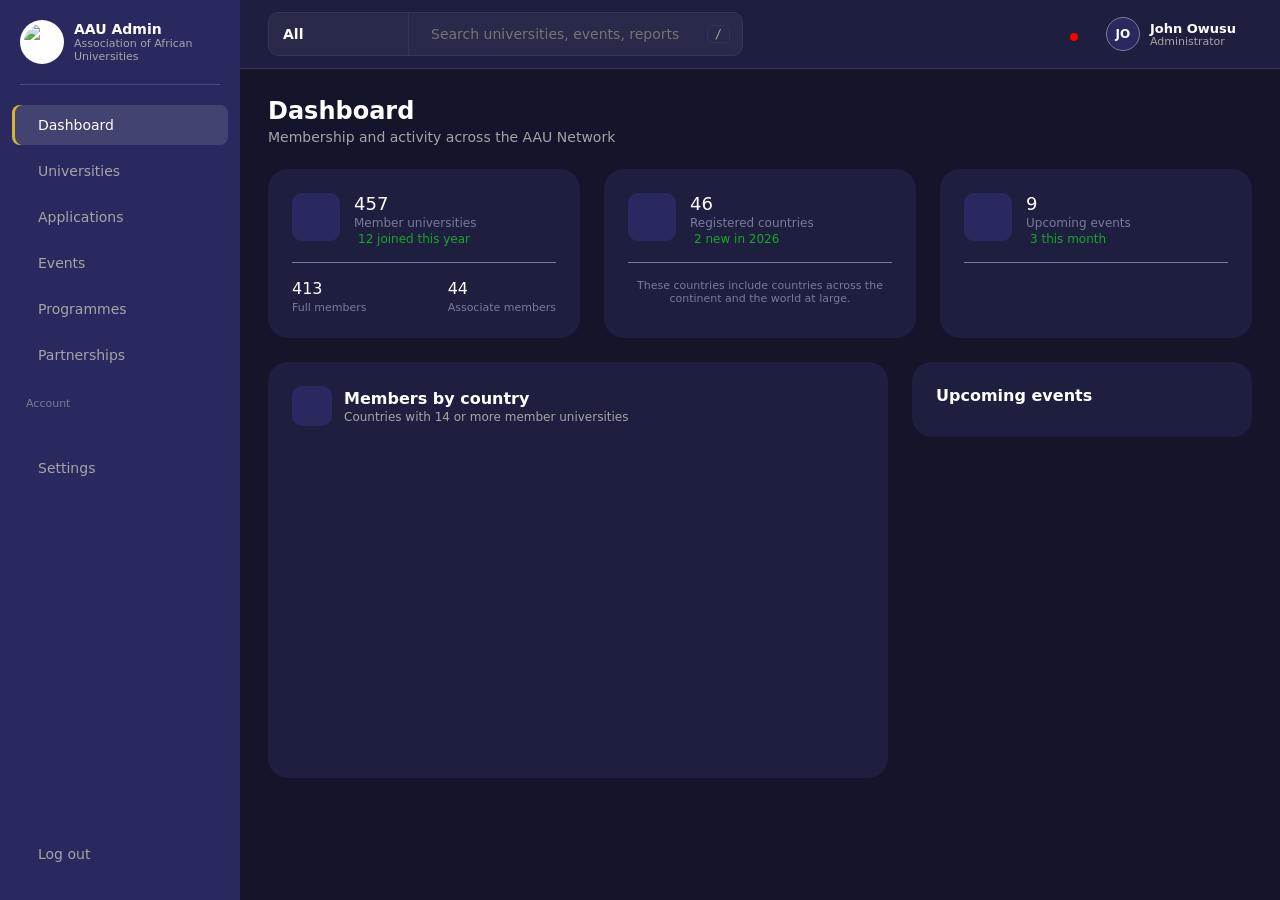
==== index.html @ 975a4318 "initial commit" ====
<!DOCTYPE html>
<html lang="en">
<head>
  <meta charset="UTF-8">
  <meta name="viewport" content="width=device-width, initial-scale=1.0">
  <title>AAU Admin Dashboard</title>
  <link rel="stylesheet" href="css/styles.css">
</head>
<body>
  <div class="app">

    <aside class="sidebar" id="sidebar">
      <div class="brand">
        <img src="assets/AAU.png" alt="AAU logo" class="brand-logo">
        <div>
          <strong>AAU Admin</strong>
          <span>Association of African Universities</span>
        </div>
      </div>

      <nav class="nav">
        <a href="index.html" class="active"><i data-lucide="home"></i>Dashboard</a>
        <a href="universities.html"><i data-lucide="university"></i>Universities</a>
        <a href="applications.html"><i data-lucide="clipboard-list"></i>Applications</a>
        <a href="events.html"><i data-lucide="calendar"></i>Events</a>
        <a href="#"><i data-lucide="graduation-cap"></i>Programmes</a>    
        <a href="#"><i data-lucide="handshake"></i>Partnerships</a>
         <p class="nav-label">Account</p>
        <a href="settings.html">
          
        <a href="#"><i data-lucide="settings"></i>Settings</a>
      </nav>


      <a href="#" class="logout"><i data-lucide="log-out"></i>Log out</a>
    </aside>

    <div class="main">

      <header class="topbar">
        <div class="topbar-left">
          <button class="menu-btn" id="menuBtn" type="button" aria-label="Open menu">
            <i data-lucide="menu"></i>
          </button>

          <div class="search" id="search">
            <label class="search-scope">
              <select id="searchScope" aria-label="Search in">
                <option>All</option>
                <option>Universities</option>
                <option>Events</option>
                <option>Reports</option>
              </select>
              <i data-lucide="chevron-down"></i>
            </label>

            <div class="search-field">
              <i data-lucide="search" class="search-icon"></i>
              <input id="searchInput" type="text" placeholder="Search universities, events, reports" autocomplete="off" aria-label="Search">
              <kbd>/</kbd>
              <button type="button" id="searchClear" class="search-clear" aria-label="Clear search">
                <i data-lucide="x"></i>
              </button>
            </div>

            <div class="search-results" id="searchResults" hidden></div>
          </div>
        </div>

        <div class="topbar-right">
          <div class="help-wrap" id="helpWrap">
  <button class="icon-btn" id="helpBtn" type="button"
          aria-label="Help and support" aria-haspopup="true"
          aria-expanded="false" aria-controls="helpMenu">
    <i data-lucide="help-circle"></i>
  </button>

  <div class="help-menu" id="helpMenu" role="menu">
    <p class="hm-title">Help &amp; Support</p>

    <a href="help.html" class="hm-item" role="menuitem">
      <span class="hm-icon"><i data-lucide="book-open"></i></span>
      <span class="hm-text"><strong>Help Centre</strong><small>Access guides and instructions for using the admin portal.</small></span>
    </a>

    <a href="faq.html" class="hm-item" role="menuitem">
      <span class="hm-icon"><i data-lucide="help-circle"></i></span>
      <span class="hm-text"><strong>Frequently Asked Questions</strong><small>View answers to common administrator questions.</small></span>
    </a>

    <a href="guide.html" class="hm-item" role="menuitem">
      <span class="hm-icon"><i data-lucide="book-marked"></i></span>
      <span class="hm-text"><strong>Admin Guide</strong><small>View detailed instructions for managing the AAU Admin Portal.</small></span>
    </a>

    <a href="support.html" class="hm-item" role="menuitem">
      <span class="hm-icon"><i data-lucide="message-circle"></i></span>
      <span class="hm-text"><strong>Contact Support</strong><small>Contact the AAU ICT/support team for assistance.</small></span>
    </a>

    <div class="hm-sep"></div>

    <a href="about.html" class="hm-item hm-about" role="menuitem">
      <span class="hm-icon"><i data-lucide="info"></i></span>
      <span class="hm-text"><strong>About AAU Admin Portal</strong></span>
    </a>
  </div>
</div>
          <button class="icon-btn has-dot" type="button" aria-label="Notifications"><i data-lucide="bell"></i></button>

          <div class="profile-wrap" id="profileWrap">
            <button class="profile" id="profileBtn" type="button"
                    aria-haspopup="true" aria-expanded="false" aria-controls="profileMenu">
              <div class="avatar">JO</div>
              <div class="profile-text">
                <strong>John Owusu</strong>
                <span>Administrator</span>
              </div>
              <i data-lucide="chevron-down" class="chev"></i>
            </button>

            <div class="profile-menu" id="profileMenu" role="menu">
              <div class="pm-head">
                <div class="avatar avatar-lg">JO</div>
                <div class="pm-id">
                  <strong>John Owusu</strong>
                  <span>Administrator</span>
                  <small>john.owusu@aau.edu.gh</small>
                </div>
              </div>
              <a href="profile.html" class="pm-edit">Edit Profile</a>
              <div class="pm-list">
                <a href="profile.html" role="menuitem"><i data-lucide="user"></i>My profile</a>
                <a href="profile.html#security" role="menuitem"><i data-lucide="shield-check"></i>Security</a>
                <a href="profile.html#activity" role="menuitem"><i data-lucide="history"></i>Activity log</a>
              </div>
              <div class="pm-sep"></div>
              <a href="#" class="pm-logout" role="menuitem"><i data-lucide="log-out"></i>Log out</a>
            </div>
          </div>
        </div>
      </header>

      <main class="content">
        <h1>Dashboard</h1>
        <p class="subtitle">Membership and activity across the AAU Network</p>

        <section class="stats">
          <a class="stat-card" href="universities.html">
            <div class="stat-top">
              <div class="stat-icon"><i data-lucide="university"></i></div>
              <div class="stat-text">
                <strong>457</strong>
                <span>Member universities</span>
                <em><i data-lucide="trending-up"></i>12 joined this year</em>
              </div>
            </div>
            <hr>
            <div class="stat-split">
              <div><b>413</b><span>Full members</span></div>
              <div><b>44</b><span>Associate members</span></div>
            </div>
          </a>

          <a class="stat-card" href="universities.html">
            <div class="stat-top">
              <div class="stat-icon"><i data-lucide="globe"></i></div>
              <div class="stat-text">
                <strong>46</strong>
                <span>Registered countries</span>
                <em><i data-lucide="trending-up"></i>2 new in 2026</em>
              </div>
            </div>
            <hr>
            <p class="stat-note">These countries include countries across the continent and the world at large.</p>
          </a>

          <a class="stat-card" href="events.html">
            <div class="stat-top">
              <div class="stat-icon"><i data-lucide="calendar"></i></div>
              <div class="stat-text">
                <strong>9</strong>
                <span>Upcoming events</span>
                <em><i data-lucide="trending-up"></i>3 this month</em>
              </div>
            </div>
            <hr>
          </a>
        </section>

        <section class="dash-row">
          <a class="panel" href="universities.html">
            <div class="panel-head">
              <div class="stat-icon"><i data-lucide="university"></i></div>
              <div>
                <h2>Members by country</h2>
                <p>Countries with 14 or more member universities</p>
              </div>
            </div>
            <div class="bars" id="bars"></div>
          </a>

          <a class="panel" href="events.html">
            <h2 class="panel-title">Upcoming events</h2>
            <ul class="event-list" id="eventList"></ul>
          </a>
        </section>
      </main>

    </div>
  </div>

  <div class="scrim" id="scrim"></div>

  <script src="https://cdn.jsdelivr.net/npm/lucide@0.383.0/dist/umd/lucide.min.js"></script>
  <script src="js/app.js"></script>
</body>
</html>
---- css/styles.css ----
:root{
  --white: #fff;
  --gray: #787D97;
  --light-gray: #A5A5A5;
  --dark-gray: #D9D9D9;
  --primary: #29295F;
  --secondary: #5CC9FF;
  --tertiary: #1E1E3F;
  --quaternary: #14142B;
  --quinary: #18A72B;
  --senary: #17382D;
  --red: #FF0000;
  --black: #000;
  --mild-yellow: #3A3314;
  --golden: #D6B437;
  
   --navy: var(--primary);
  --bg: var(--quaternary);
  --card: var(--tertiary);
  --text: var(--white);
  --muted: var(--light-gray);
  --gold: var(--golden);
  --blue: var(--secondary);
  --border: #33335E;
}
 *{ box-sizing: border-box; }

body {
  margin: 0;
  background: var(--bg);
  color: var(--text);
  font-family: system-ui, sans-serif;
  font-size: 14px;
}

/* the whole page: sidebar on the left, everything else on the right */
.app {
  display: grid;
  grid-template-columns: 240px 1fr;
  min-height: 100vh;
}

/* sidebar */
.sidebar {
  background: var(--navy);
  padding: 20px 12px;
  display: flex;
  flex-direction: column;
}
.brand {
  display: flex;
  align-items: center;
  gap: 10px;
  margin: 0 8px 20px;                              /* line stops short of the sidebar edges, like Figma */
  padding: 0 0 20px;
  border-bottom: 1px solid rgba(255, 255, 255, .15);   /* the thin line */
}
.brand span { display: block; font-size: 11px; color: var(--muted); }
.brand-mark {
  width: 36px; height: 36px; border-radius: 50%;
  background: var(--gold); color: var(--navy);
  display: grid; place-items: center; font-weight: 700; font-size: 12px;
}
.nav { flex: 1; }

.nav a, .logout {
  display: flex;
  align-items: center;
  gap: 12px;
  padding: 12px 14px;       /* was 9px 12px: taller rows */
  margin-bottom: 6px;       /* was 2px: more space between rows */
  border-radius: 8px;
  color: var(--muted);
  text-decoration: none;
}
.nav a:hover { background: rgba(255,255,255,.08); color: #fff; }
.nav a.active {
  background: rgba(255,255,255,.12); color: #fff;
  box-shadow: inset 3px 0 0 var(--gold);
}
.nav a.active svg { color: var(--gold); }

/* right side: top bar + content */
.topbar {
  display: flex;
  align-items: center;
  justify-content: space-between;   /* search on the left, bell and name on the right */
  gap: 16px;
  padding: 12px 28px;
  background: var(--card);
  border-bottom: 1px solid var(--border);
}
.topbar-right {
  display: flex;
  align-items: center;
  gap: 12px;
}
.topbar-right svg {
  width: 22px;
  height: 22px;
  display: block;
}
.topbar-right span {
  line-height: 1;
}
.topbar-left { display: flex; align-items: center; gap: 12px; min-width: 0; flex: 1; }
.menu-btn { display: none; background: none; border: 0; cursor: pointer; color: var(--text); padding: 6px; border-radius: 8px; }
.scrim { display: none; }

@media (max-width: 900px) {
  .app { grid-template-columns: 1fr; }
  .sidebar {
    position: fixed; top: 0; left: 0; bottom: 0; width: 240px;
    overflow-y: auto; transform: translateX(-100%);
    transition: transform .2s ease; z-index: 40;
  }
  .sidebar.open { transform: translateX(0); }
  .scrim.show { display: block; position: fixed; inset: 0; background: rgba(0,0,0,.5); z-index: 30; }
  .menu-btn { display: block; }
  .search { width: 100%; }
}

@media (max-width: 520px) {
  .topbar-right span { display: none; }
}
.search {
  position: relative; display: flex; align-items: center;
  width: 475px; max-width: 100%; height: 44px;
  background: rgba(255,255,255,.05);
  border: 1px solid var(--border); border-radius: 10px;
}
.search:focus-within {
  border-color: var(--gold);
  box-shadow: 0 0 0 3px rgba(214,180,55,.25);
  background: rgba(255,255,255,.08);
}

/* "All" dropdown */
.search-scope {
  position: relative; display: flex; align-items: center; height: 100%;
  padding: 0 8px 0 14px; border-right: 1px solid var(--border);
}
.search-scope select {
  appearance: none; background: none; border: 0; outline: 0;
  color: var(--text); font: inherit; font-weight: 600;
  padding-right: 22px; cursor: pointer;
}
.search-scope select option { color: #000; }
.search-scope svg {
  position: absolute; right: 10px; width: 16px; height: 16px;
  color: var(--muted); pointer-events: none;
}

/* input area */
.search-field { flex: 1; display: flex; align-items: center; gap: 8px; padding: 0 12px; height: 100%; }
.search-icon { color: var(--muted); }
.search:focus-within .search-icon { color: var(--gold); }
.search-field input {
  flex: 1; min-width: 0; background: none; border: 0; outline: 0;
  color: var(--text); font: inherit;
}
.search-field kbd {
  border: 1px solid var(--border); border-radius: 5px;
  padding: 1px 7px; font-size: 12px; color: var(--muted);
}
.search:focus-within kbd, .search.has-text kbd { display: none; }
.search-clear {
  display: none; background: none; border: 0; cursor: pointer;
  color: var(--muted); padding: 4px; border-radius: 6px;
}
.search.has-text .search-clear { display: flex; }

/* results dropdown */
.search-results {
  position: absolute; top: calc(100% + 8px); left: 0; right: 0; z-index: 20;
  background: var(--card); border: 1px solid var(--border); border-radius: 12px;
  box-shadow: 0 12px 32px rgba(0,0,0,.45); overflow: hidden;
}
.search-results[hidden] { display: none; }
.sr-group {
  padding: 12px 16px 6px; font-size: 11px; letter-spacing: .06em;
  text-transform: uppercase; color: var(--muted);
}
.sr-item {
  display: flex; align-items: center; gap: 12px;
  padding: 8px 16px; color: var(--text); text-decoration: none;
}
.sr-item.active { background: rgba(255,255,255,.1); }
.sr-icon {
  width: 34px; height: 34px; border-radius: 8px; flex: none;
  background: rgba(255,255,255,.08); display: grid; place-items: center; color: var(--gold);
}
.sr-icon svg { width: 18px; height: 18px; }
.sr-title { flex: 1; font-weight: 500; }
.sr-meta { color: var(--muted); font-size: 13px; }
.sr-empty { padding: 18px 16px; color: var(--muted); }
.sr-foot {
  display: flex; gap: 16px; padding: 10px 16px;
  border-top: 1px solid var(--border); font-size: 12px; color: var(--muted);
}

.content { padding: 28px; }
h1 { margin: 0 0 20px; font-size: 24px; }

/* Lucide icons */
svg.lucide { width: 20px; height: 20px; }

.brand-logo {
  width: 44px;
  height: 44px;
  border-radius: 50%;
  background: #fff;
  object-fit: contain;
  padding: 4px;
  flex: none;
}
h1 {
  margin: 0 0 4px;        /* space under "Dashboard": smaller number = tighter */
  font-size: 24px;
}

.subtitle {
  margin: 0 0 24px;       /* no gap above, 24px below before the cards */
  font-weight: 400;       /* normal weight instead of bold */
  font-size: 14px;
  color: var(--light-gray);
}
/* ===== Dashboard page ===== */
.content h1 { margin: 0 0 4px; font-size: 24px; }
.subtitle { margin: 0 0 24px; font-size: 14px; font-weight: 400; color: var(--light-gray); }

/* stat cards */
.stats {
  display: grid;
  grid-template-columns: repeat(auto-fit, minmax(260px, 1fr));
  gap: 24px;
  margin-bottom: 24px;
}
.stat-card {
  background: var(--tertiary);
  border-radius: 20px;
  padding: 24px;
  display: flex; flex-direction: column; gap: 16px;
}
.stat-top { display: flex; gap: 14px; align-items: flex-start; }
.stat-icon {
  width: 48px; height: 48px; border-radius: 10px; flex: none;
  background: var(--primary);
  display: grid; place-items: center;
}
.stat-text { display: flex; flex-direction: column; gap: 2px; }
.stat-text strong { font-size: 18px; font-weight: 500; }
.stat-text span { font-size: 12px; color: var(--gray); }
.stat-text em {
  display: flex; align-items: center; gap: 4px;
  font-style: normal; font-size: 12px; color: var(--quinary);
}
.stat-text em svg { width: 14px; height: 14px; }
.stat-card hr { border: 0; border-top: 1px solid var(--gray); width: 100%; margin: 0; }
.stat-split { display: flex; justify-content: space-between; }
.stat-split b { display: block; font-size: 16px; font-weight: 500; }
.stat-split span { font-size: 11px; color: var(--gray); }
.stat-note { margin: 0; font-size: 11px; color: var(--gray); text-align: center; }

/* chart + events row */
.dash-row {
  display: grid;
  grid-template-columns: 1fr 340px;
  gap: 24px;
  align-items: start;
}
.panel { background: var(--tertiary); border-radius: 20px; padding: 24px; min-width: 0; }
.panel-head { display: flex; align-items: center; gap: 12px; margin-bottom: 28px; }
.panel-head .stat-icon { width: 40px; height: 40px; }
.panel-head h2 { margin: 0; font-size: 16px; font-weight: 600; }
.panel-head p { margin: 2px 0 0; font-size: 12px; color: var(--light-gray); }
.panel-title { margin: 0 0 8px; font-size: 16px; font-weight: 600; }

/* bar chart */
.bars { display: flex; align-items: flex-end; gap: 20px; height: 300px; overflow-x: auto; }
.bar-col {
  flex: 1; min-width: 52px;
  display: flex; flex-direction: column; align-items: center;
  justify-content: flex-end; gap: 10px;
}
.bar { width: 100%; max-width: 44px; border-radius: 10px 10px 0 0; background: #159FE3; }
.bar.top { background: var(--primary); }
.bar-col span { font-size: 12px; white-space: nowrap; }

/* events list */
.event-list { list-style: none; margin: 0; padding: 0; }
.event {
  display: flex; gap: 12px; align-items: center;
  padding: 14px 0; border-bottom: 1px solid rgba(255,255,255,.15);
}
.event:last-child { border-bottom: 0; }
.event-date {
  width: 52px; flex: none; text-align: center; line-height: 1.15;
  background: var(--primary); border-radius: 10px; padding: 6px 0;
}
.event-date b { display: block; font-size: 14px; }
.event-date small { font-size: 12px; color: var(--light-gray); }
.event-info strong { display: block; font-size: 13px; font-weight: 600; }
.event-info span { display: flex; align-items: center; gap: 4px; font-size: 12px; color: var(--light-gray); }
.event-info svg { width: 13px; height: 13px; }

/* top bar right side */
.topbar-right { gap: 16px; }
.icon-btn {
  position: relative; display: grid; place-items: center;
  background: none; border: 0; cursor: pointer;
  color: var(--white); padding: 6px; border-radius: 8px;
}
.icon-btn:hover { background: rgba(255,255,255,.08); }
.icon-btn.has-dot::after {
  content: ""; position: absolute; top: 5px; right: 6px;
  width: 8px; height: 8px; border-radius: 50%; background: var(--red);
}
.profile { display: flex; align-items: center; gap: 10px; }
.avatar {
  width: 34px; height: 34px; border-radius: 50%;
  background: var(--primary); border: 1px solid var(--gray);
  display: grid; place-items: center; font-size: 12px; font-weight: 600;
}
.profile-text { display: flex; flex-direction: column; line-height: 1.2; }
.profile-text strong { font-size: 13px; }
.profile-text span { font-size: 11px; color: var(--light-gray); }

/* responsive */
@media (max-width: 1100px) { .dash-row { grid-template-columns: 1fr; } }
@media (max-width: 520px)  { .profile-text, .profile > svg { display: none; } }
/* ===== Clickable cards + hover ===== */
a.stat-card, a.panel {
  color: inherit;
  text-decoration: none;
  cursor: pointer;
  transition: background-color 300ms ease-out;   /* the 300ms animation */
}
a.panel { display: block; }

a.stat-card:hover,
a.panel:hover {
  background-color: #343471;                     /* your hover colour */
}

a.stat-card:focus-visible,
a.panel:focus-visible {
  outline: 2px solid var(--golden);              /* keyboard users see where they are */
  outline-offset: 2px;
}

/* number above each bar */
.bar-value { font-size: 13px; font-weight: 600; color: var(--white); }

/* ===== Profile dropdown ===== */
.profile-wrap { position: relative; }

.profile {
  background: none; border: 0; color: inherit; font: inherit;
  text-align: left; cursor: pointer; padding: 4px 6px; border-radius: 10px;
}
.profile:hover { background: rgba(255, 255, 255, .06); }
.profile:focus-visible { outline: 2px solid var(--golden); outline-offset: 2px; }

.chev { transition: transform 220ms ease-out; }
.profile[aria-expanded="true"] .chev { transform: rotate(180deg); }   /* ⌄ becomes ⌃ */

.profile-menu {
  position: absolute;
  top: calc(100% + 10px);
  right: 0;                                  /* lines up with the profile area */
  width: 300px;
  max-width: calc(100vw - 24px);
  background: #fff;
  color: #14142B;
  border-radius: 14px;
  padding: 16px;
  box-shadow: 0 12px 32px rgba(0, 0, 0, .35);
  z-index: 60;

  opacity: 0;                                /* closed state */
  visibility: hidden;
  transform: translateY(-8px);
  transition: opacity 220ms ease-out, transform 220ms ease-out, visibility 220ms;
}
.profile-wrap.open .profile-menu {           /* open state: fades in and moves down */
  opacity: 1;
  visibility: visible;
  transform: translateY(0);
}

.pm-head { display: flex; gap: 12px; align-items: center; margin-bottom: 14px; }
.avatar-lg { width: 48px; height: 48px; font-size: 15px; color: #fff; flex: none; }
.pm-id { display: flex; flex-direction: column; min-width: 0; }
.pm-id strong { font-size: 15px; }
.pm-id span { font-size: 12px; color: #787D97; }
.pm-id small { font-size: 12px; color: #787D97; overflow: hidden; text-overflow: ellipsis; }

.pm-edit {
  display: block; text-align: center; text-decoration: none;
  background: var(--primary); color: #fff;
  padding: 9px; border-radius: 8px; font-weight: 600; font-size: 13px;
}
.pm-edit:hover { background: #343471; }

.pm-list { margin-top: 10px; }
.pm-list a, .pm-logout {
  display: flex; align-items: center; gap: 10px;
  padding: 10px 12px; border-radius: 8px;
  color: #14142B; text-decoration: none; font-size: 14px;
}
.pm-list a:hover { background: #F1F1F6; }
.pm-list svg, .pm-logout svg { width: 18px; height: 18px; }

.pm-sep { height: 1px; background: #E5E5E5; margin: 8px 0; }

.pm-logout { color: #D64545; font-weight: 600; }        /* Log out stands out in red */
.pm-logout:hover { background: #FDECEC; }
/* ===== Profile page ===== */
.card {
  background: var(--tertiary);
  border-radius: 20px;
  padding: 24px;
  margin-bottom: 24px;
  max-width: 900px;
}
.card h3 { margin: 0 0 16px; font-size: 16px; }
.muted { color: var(--light-gray); }

.pcard { display: flex; align-items: center; gap: 20px; flex-wrap: wrap; }
.avatar-xl { width: 72px; height: 72px; font-size: 22px; flex: none; }
.pc-info { flex: 1; min-width: 180px; }
.pc-info h2 { margin: 0; font-size: 20px; }
.pc-info p { margin: 2px 0 0; font-size: 13px; color: var(--light-gray); }

.btn-main {
  background: var(--secondary); color: #14142B; border: 0;
  padding: 10px 18px; border-radius: 8px; font: inherit; font-weight: 600; cursor: pointer;
}
.btn-main:hover { filter: brightness(.92); }
.btn-line {
  background: none; color: var(--white); border: 1px solid var(--gray);
  padding: 8px 14px; border-radius: 8px; font: inherit; cursor: pointer;
}
.btn-line:hover { background: rgba(255,255,255,.08); }

.info-grid {
  display: grid; grid-template-columns: repeat(auto-fit, minmax(220px, 1fr));
  gap: 18px 24px; margin: 0;
}
.info-grid dt { font-size: 12px; color: var(--gray); margin-bottom: 4px; }
.info-grid dd { margin: 0; font-size: 14px; }

.sec-row {
  display: flex; justify-content: space-between; align-items: center; gap: 16px; flex-wrap: wrap;
  padding: 14px 0; border-top: 1px solid rgba(255,255,255,.12);
}
.sec-row:first-of-type { border-top: 0; padding-top: 0; }
.sec-row strong { display: block; font-size: 14px; }
.sec-row span { font-size: 13px; color: var(--light-gray); }
.sec-row .ok { color: var(--quinary); }

.day { margin: 14px 0 6px; font-size: 12px; color: var(--gray); text-transform: uppercase; letter-spacing: .06em; }
.act { list-style: none; margin: 0; padding: 0; }
.act li { display: flex; align-items: center; gap: 10px; padding: 6px 0; font-size: 14px; }
.act svg { width: 18px; height: 18px; color: var(--quinary); }
.act-link { display: inline-block; margin-top: 14px; color: var(--secondary); text-decoration: none; font-size: 14px; }

/* ===== Help dropdown ===== */
.help-wrap { position: relative; }

.icon-btn[aria-expanded="true"] { background: rgba(255, 255, 255, .14); }   /* active background while open */

.help-menu {
  position: absolute;
  top: calc(100% + 12px);
  right: 0;                                   /* lines up under the icon */
  width: 340px;
  max-width: calc(100vw - 24px);
  background: #fff;
  color: #14142B;
  border-radius: 14px;
  padding: 10px;
  box-shadow: 0 12px 32px rgba(0, 0, 0, .35);
  z-index: 60;

  opacity: 0;                                 /* closed state */
  visibility: hidden;
  transform: translateY(-8px);
  transition: opacity 220ms ease-out, transform 220ms ease-out, visibility 220ms;
}
.help-wrap.open .help-menu {                  /* open state: fades in, moves down 8px */
  opacity: 1;
  visibility: visible;
  transform: translateY(0);
}

/* small pointer under the icon */
.help-menu::before {
  content: "";
  position: absolute; top: -6px; right: 14px;
  width: 12px; height: 12px; background: #fff;
  transform: rotate(45deg); border-radius: 2px;
}

.hm-title {
  margin: 4px 10px 8px;
  font-size: 12px; font-weight: 600; letter-spacing: .06em;
  text-transform: uppercase; color: #787D97;
}

.hm-item {
  display: flex; align-items: flex-start; gap: 12px;
  padding: 10px; border-radius: 10px;
  color: inherit; text-decoration: none;
  transition: background-color 150ms ease-out;
}
.hm-item:hover  { background: #F1F1F6; }                 /* hover */
.hm-item:active { background: #E4E6F1; transform: scale(.99); }   /* click */
.hm-item:focus-visible { outline: 2px solid var(--golden); outline-offset: -2px; }

.hm-icon {
  width: 36px; height: 36px; flex: none; border-radius: 8px;
  background: #F1F1F6; color: var(--primary);
  display: grid; place-items: center;
}
.hm-icon svg { width: 18px; height: 18px; }
.hm-item:hover .hm-icon { background: #fff; }

.hm-text { display: flex; flex-direction: column; min-width: 0; }
.hm-text strong { font-size: 14px; font-weight: 600; }
.hm-text small  { font-size: 12px; line-height: 1.35; color: #787D97; margin-top: 2px; }

.hm-sep { height: 1px; background: #E5E5E5; margin: 8px 6px; }
.hm-about { align-items: center; }

/* on phones the menu spans the screen width so it can't go off the edge */
@media (max-width: 520px) {
  .help-menu { position: fixed; top: 68px; left: 12px; right: 12px; width: auto; }
  .help-menu::before { display: none; }
}

/* ===== Scrollable university list ===== */
.table-wrap {
  max-height: 60vh;
  overflow-y: auto;
  overflow-x: auto;
}

.uni-table { border-collapse: separate; border-spacing: 0; }

.uni-table thead th {
  position: sticky;
  top: 0;
  z-index: 1;
  background: var(--tertiary);
}

/* ===== Universities page ===== */
.uni-stats {
  display: grid;
  grid-template-columns: repeat(4, 1fr);
  gap: 24px;
  margin-bottom: 32px;
}
.uni-stat {
  display: flex;
  align-items: center;
  gap: 14px;
  padding: 24px;
  background: var(--tertiary);
  border-radius: 24px;
  transition: background-color 300ms ease-out;
}
.uni-stat:hover { background-color: #343471; }
.uni-stat strong { display: block; font-size: 16px; font-weight: 500; }
.uni-stat span   { display: block; font-size: 11px; color: var(--gray); }

.uni-card {
  background: var(--tertiary);
  border-radius: 24px;
  padding: 24px;
}
.uni-search {
  display: flex;
  align-items: center;
  gap: 10px;
  width: 380px;
  max-width: 100%;
  height: 44px;
  margin-bottom: 16px;
  padding: 0 16px;
  background: var(--quaternary);
  border-radius: 10px;
  color: var(--white);
}
.uni-search:focus-within { box-shadow: 0 0 0 2px var(--golden); }
.uni-search input {
  flex: 1;
  min-width: 0;
  background: none;
  border: 0;
  outline: 0;
  color: var(--white);
  font: inherit;
  font-weight: 600;
}
.uni-search input::placeholder { color: var(--white); opacity: 1; }
.uni-count { margin: 0 0 12px; font-size: 12px; color: var(--light-gray); }

.table-wrap {
  max-height: 60vh;
  overflow: auto;
  scrollbar-width: thin;
  scrollbar-color: var(--gray) transparent;
}
.table-wrap::-webkit-scrollbar { width: 8px; height: 8px; }
.table-wrap::-webkit-scrollbar-thumb { background: var(--gray); border-radius: 8px; }
.table-wrap::-webkit-scrollbar-track { background: transparent; }

.uni-table { width: 100%; border-collapse: separate; border-spacing: 0; min-width: 640px; }
.uni-table thead th {
  position: sticky;
  top: 0;
  z-index: 1;
  background: var(--tertiary);
  text-align: left;
  font-size: 15px;
  font-weight: 600;
  padding: 10px 12px 14px;
}
.uni-table td {
  padding: 18px 12px;
  border-top: 1px solid rgba(255, 255, 255, .8);
}

.badge {
  display: inline-block;
  padding: 4px 16px;
  border-radius: 999px;
  font-size: 13px;
  font-weight: 500;
}
.badge.full  { background: var(--senary);      color: var(--quinary); }
.badge.assoc { background: var(--mild-yellow); color: var(--golden); }

.visit {
  display: inline-block;
  background: #fff;
  color: #14142B;
  font-weight: 700;
  padding: 6px 20px;
  border-radius: 999px;
  text-decoration: none;
  transition: background-color 150ms ease-out;
}
.visit:hover { background: #E4E6F1; }

.uni-empty { margin: 16px 0 0; text-align: center; color: var(--light-gray); }

@media (max-width: 1000px) { .uni-stats { grid-template-columns: repeat(2, 1fr); } }
@media (max-width: 520px)  { .uni-stats { grid-template-columns: 1fr; } }

/* ===== Help pages ===== */
.page-title { display: flex; align-items: center; gap: 16px; margin-bottom: 28px; }
.page-title h1 { margin: 0 0 2px; }
.page-title .subtitle { margin: 0; }
.muted { color: var(--light-gray); }
.small { font-size: 12px; }

/* Help Centre cards */
.hc-grid { display: grid; grid-template-columns: repeat(2, 1fr); gap: 20px; max-width: 980px; }
.hc-card {
  display: flex; align-items: center; gap: 16px; padding: 24px;
  background: var(--tertiary); border-radius: 20px;
  color: inherit; text-decoration: none; transition: background-color 300ms ease-out;
}
.hc-card:hover { background: #343471; }
.hc-text h3 { margin: 0 0 4px; font-size: 16px; }
.hc-text p { margin: 0; font-size: 13px; color: var(--light-gray); }
.hc-arrow { margin-left: auto; color: var(--gray); flex: none; }

/* FAQ */
.uni-search.wide { width: 100%; max-width: 560px; }
.chips { display: flex; flex-wrap: wrap; gap: 8px; margin: 4px 0 20px; }
.chip {
  background: var(--tertiary); color: var(--white); border: 1px solid var(--gray);
  padding: 6px 16px; border-radius: 999px; font: inherit; font-size: 13px; cursor: pointer;
}
.chip:hover { background: #343471; }
.chip.on { background: var(--secondary); border-color: var(--secondary); color: #14142B; font-weight: 600; }
.faq-list { max-width: 820px; }
.faq-item { background: var(--tertiary); border-radius: 16px; margin-bottom: 12px; overflow: hidden; }
.faq-q {
  width: 100%; display: flex; justify-content: space-between; align-items: center; gap: 12px;
  padding: 18px 20px; background: none; border: 0; color: var(--white);
  font: inherit; font-weight: 600; text-align: left; cursor: pointer;
}
.faq-q svg { flex: none; transition: transform 220ms ease-out; }
.faq-item.open .faq-q svg { transform: rotate(180deg); }
.faq-a { max-height: 0; overflow: hidden; transition: max-height 250ms ease-out; }
.faq-a p { margin: 0; padding: 0 20px 18px; color: var(--light-gray); font-size: 14px; line-height: 1.55; }

/* Admin Guide */
.gd-grid { display: grid; grid-template-columns: repeat(2, 1fr); gap: 20px; max-width: 980px; margin-bottom: 24px; }
.gd-card { display: flex; gap: 16px; padding: 24px; background: var(--tertiary); border-radius: 20px; }
.gd-num {
  width: 32px; height: 32px; flex: none; border-radius: 50%;
  background: var(--secondary); color: #14142B; font-weight: 700;
  display: grid; place-items: center;
}
.gd-card h3 { margin: 0 0 4px; font-size: 16px; }
.gd-card p { margin: 0; font-size: 13px; color: var(--light-gray); }
.gd-bar {
  display: flex; align-items: center; gap: 16px; flex-wrap: wrap; max-width: 980px;
  padding: 20px 24px; background: var(--tertiary); border-radius: 20px;
}
.gd-bar-text { flex: 1; min-width: 200px; display: flex; flex-direction: column; }
.gd-bar-text span { font-size: 13px; color: var(--light-gray); }
.btn-line:disabled { opacity: .55; cursor: not-allowed; }

/* Contact Support */
.ct-layout { display: grid; grid-template-columns: 1.1fr 1fr; gap: 24px; max-width: 980px; align-items: start; }
.ct-left { display: flex; flex-direction: column; gap: 16px; }
.ct-cards { display: grid; grid-template-columns: repeat(2, 1fr); gap: 16px; }
.ct-card { display: flex; gap: 14px; padding: 20px; background: var(--tertiary); border-radius: 20px; }
.ct-card strong { display: block; font-size: 14px; }
.ct-card span, .ct-card a { display: block; font-size: 13px; color: var(--light-gray); margin-top: 2px; }
.ct-card a { color: var(--secondary); text-decoration: none; }
.ct-form { background: var(--tertiary); border-radius: 20px; padding: 24px; display: flex; flex-direction: column; gap: 14px; }
.ct-form h3 { margin: 0; font-size: 16px; }
.ct-form p { margin: 0; font-size: 13px; }
.ct-form label { display: flex; flex-direction: column; gap: 6px; font-size: 13px; font-weight: 600; }
.ct-form input, .ct-form select, .ct-form textarea {
  background: var(--quaternary); color: var(--white); border: 1px solid var(--gray);
  border-radius: 8px; padding: 10px 12px; font: inherit; font-weight: 400;
}
.ct-form input:focus, .ct-form select:focus, .ct-form textarea:focus { outline: 2px solid var(--golden); }
.req { color: var(--red); }
.wide-btn { display: flex; align-items: center; justify-content: center; gap: 8px; }
.wide-btn svg { width: 18px; height: 18px; }
.form-done { color: var(--quinary); font-weight: 600; }

/* About */
.ab-stats { display: grid; grid-template-columns: repeat(3, 1fr); gap: 20px; max-width: 980px; margin-bottom: 20px; }
.ab-stat { display: flex; align-items: center; gap: 14px; padding: 20px; background: var(--tertiary); border-radius: 20px; }
.ab-stat strong { display: block; font-size: 18px; }
.ab-stat span { font-size: 12px; color: var(--gray); }
.ab-card { background: var(--tertiary); border-radius: 20px; padding: 24px; margin-bottom: 20px; max-width: 980px; }
.ab-card h3 { display: flex; align-items: center; gap: 10px; margin: 0 0 10px; font-size: 16px; }
.ab-card p { margin: 0; color: var(--light-gray); line-height: 1.55; }
.focus-grid { display: grid; grid-template-columns: repeat(4, 1fr); gap: 16px; margin-top: 8px; }
.focus-item { display: flex; flex-direction: column; align-items: center; gap: 10px; text-align: center; font-size: 13px; }

@media (max-width: 900px) {
  .hc-grid, .gd-grid, .ct-layout, .ct-cards, .ab-stats { grid-template-columns: 1fr; }
  .focus-grid { grid-template-columns: repeat(2, 1fr); }
}

/* ===== Universities: overlay messages on the top four cards ===== */
.uni-stat-wrap { position: relative; }

/* the cards are buttons now, so reset the button look */
button.uni-stat {
  width: 100%;
  border: 0;
  font: inherit;
  color: inherit;
  text-align: left;
  cursor: pointer;
}
button.uni-stat:focus-visible { outline: 2px solid var(--golden); outline-offset: 2px; }
.uni-stat[aria-expanded="true"] { background-color: #343471; }   /* stays highlighted while open */

.uni-overlay {
  position: absolute;
  top: calc(100% + 12px);
  left: 0;
  right: 0;
  z-index: 50;
  background: #25234D;                         /* overlay colour */
  color: #fff;
  border-radius: 16px;
  padding: 18px 20px;
  box-shadow: 0 12px 32px rgba(0, 0, 0, .45);

  opacity: 0;                                  /* closed state */
  visibility: hidden;
  transform: translateY(-8px);
  transition: opacity 220ms ease-out, transform 220ms ease-out, visibility 220ms;
}
.uni-stat-wrap.open .uni-overlay {             /* open state */
  opacity: 1;
  visibility: visible;
  transform: translateY(0);
}

/* small pointer toward the card */
.uni-overlay::before {
  content: "";
  position: absolute;
  top: -6px;
  left: 34px;
  width: 12px;
  height: 12px;
  background: #25234D;
  transform: rotate(45deg);
  border-radius: 2px;
}

.uni-overlay strong { display: block; margin-bottom: 6px; font-size: 15px; }
.uni-overlay p { margin: 0; font-size: 14px; line-height: 1.5; color: #E4E6F1; }

/* ===== Membership overlay on status badges ===== */
button.badge {
  border: 0;
  font-family: inherit;
  cursor: pointer;
  transition: filter 150ms ease-out;
}
button.badge:hover { filter: brightness(1.25); }
button.badge:focus-visible { outline: 2px solid var(--golden); outline-offset: 2px; }

/* ===== Overlay on status badges ===== */
button.badge {
  border: 0;
  font-family: inherit;
  cursor: pointer;
  transition: filter 150ms ease-out;
}
button.badge:hover { filter: brightness(1.25); }
button.badge:focus-visible { outline: 2px solid var(--golden); outline-offset: 2px; }

.badge-ov {
  position: fixed;
  z-index: 100;
  width: 230px;
  padding: 18px 26px;
  border-radius: 28px;
  text-align: center;
  font-size: 16px;
  line-height: 1.35;
  box-shadow: 0 8px 24px rgba(0, 0, 0, .4);
  pointer-events: none;

  opacity: 0;
  visibility: hidden;
  transform: translateY(-8px);
  transition: opacity 220ms ease-out, transform 220ms ease-out, visibility 220ms;
}
.badge-ov.up   { transform: translateY(8px); }
.badge-ov.show { opacity: 1; visibility: visible; transform: translateY(0); }

.badge-ov.full  { background: var(--senary);      color: var(--quinary); }
.badge-ov.assoc { background: var(--mild-yellow); color: var(--golden); }
.badge-ov.up   { transform: translateY(8px); }         /* opens upward near the bottom of the screen */
.badge-ov.show { opacity: 1; visibility: visible; transform: translateY(0); }

.badge-ov.full  { background: var(--senary);      color: var(--quinary); }   /* green */
.badge-ov.assoc { background: var(--mild-yellow); color: var(--golden); }    /* gold  */

/* ===== Applications page ===== */
.app-stats {
  display: grid;
  grid-template-columns: repeat(3, 1fr);
  gap: 24px;
  margin-bottom: 32px;
}
.nav-label { margin: 22px 14px 8px; font-size: 11px; color: var(--gray); }

@media (max-width: 1000px) { .app-stats { grid-template-columns: repeat(2, 1fr); } }
@media (max-width: 520px)  { .app-stats { grid-template-columns: 1fr; } }
/* ===== Events page ===== */
.page-head {
  display: flex;
  justify-content: space-between;
  align-items: flex-start;
  gap: 16px;
  flex-wrap: wrap;
  margin-bottom: 24px;
}
.page-head h1 { margin: 0 0 4px; }
.page-head .subtitle { margin: 0; }

.btn-new {
  display: inline-flex;
  align-items: center;
  gap: 8px;
  background: var(--secondary);
  color: #14142B;
  border: 0;
  border-radius: 10px;
  padding: 10px 18px;
  font: inherit;
  font-weight: 600;
  cursor: pointer;
  transition: filter 150ms ease-out;
}
.btn-new:hover { filter: brightness(.92); }
.btn-new svg { width: 18px; height: 18px; }

.badge.scheduled { background: var(--senary); color: var(--quinary); }
.badge.ongoing   { background: #1E5A3A;       color: #2FD35A; }     /* slightly brighter green */

/* ===== New Event form (pop-up) ===== */
.modal {
  position: fixed;
  inset: 0;
  z-index: 90;
  display: grid;
  place-items: center;
  padding: 16px;
  opacity: 0;
  visibility: hidden;
  transition: opacity 220ms ease-out, visibility 220ms;
}
.modal.open { opacity: 1; visibility: visible; }

.modal-backdrop { position: absolute; inset: 0; background: rgba(0, 0, 0, .55); }

.modal-card {
  position: relative;
  width: 480px;
  max-width: 100%;
  max-height: calc(100vh - 32px);
  overflow-y: auto;
  display: flex;
  flex-direction: column;
  gap: 16px;
  padding: 24px;
  background: var(--tertiary);
  border-radius: 24px;
  box-shadow: 0 12px 40px rgba(0, 0, 0, .5);
  transform: translateY(-8px);                         /* slides down like the other overlays */
  transition: transform 220ms ease-out;
}
.modal.open .modal-card { transform: translateY(0); }

.modal-head { display: flex; justify-content: space-between; align-items: center; }
.modal-head h2 { margin: 0; font-size: 18px; }
.modal-x {
  background: none; border: 0; color: var(--white);
  padding: 6px; border-radius: 8px; cursor: pointer;
}
.modal-x:hover { background: rgba(255, 255, 255, .1); }

.modal-card label { display: flex; flex-direction: column; gap: 6px; font-size: 13px; font-weight: 600; }
.modal-card input, .modal-card select {
  background: var(--quaternary);
  color: var(--white);
  border: 1px solid var(--gray);
  border-radius: 8px;
  padding: 10px 12px;
  font: inherit;
  font-weight: 400;
  color-scheme: dark;                                  /* dark calendar picker */
}
.modal-card input:focus, .modal-card select:focus { outline: 2px solid var(--golden); }
.req { color: var(--red); }
.row2 { display: grid; grid-template-columns: 1fr 1fr; gap: 14px; }
.form-err { margin: 0; color: #FF6B6B; font-size: 13px; }

.modal-actions { display: flex; justify-content: flex-end; gap: 10px; margin-top: 4px; }
.modal .btn-main {
  background: var(--secondary); color: #14142B; border: 0;
  padding: 10px 18px; border-radius: 8px; font: inherit; font-weight: 600; cursor: pointer;
}
.modal .btn-main:hover { filter: brightness(.92); }
.modal .btn-line {
  background: none; color: var(--white); border: 1px solid var(--gray);
  padding: 10px 18px; border-radius: 8px; font: inherit; cursor: pointer;
}
.modal .btn-line:hover { background: rgba(255, 255, 255, .08); }

@media (max-width: 520px) { .row2 { grid-template-columns: 1fr; } }
@media (prefers-reduced-motion: reduce) { .modal, .modal-card { transition: none; } }
/* ===== Programmes page: row action icons ===== */
.row-acts { display: flex; gap: 4px; }
.act {
  background: none;
  border: 0;
  color: var(--light-gray);
  padding: 6px;
  border-radius: 8px;
  cursor: pointer;
  transition: background-color 150ms ease-out, color 150ms ease-out;
}
.act:hover { background: rgba(255, 255, 255, .1); color: #fff; }
.act.del:hover { color: #FF6B6B; }
.act svg { width: 16px; height: 16px; }
/* ===== Programme details card ===== */
.detail { margin: 0; display: grid; gap: 14px; }
.detail dt { font-size: 12px; color: var(--gray); margin-bottom: 2px; }
.detail dd { margin: 0; font-size: 15px; line-height: 1.4; }
/* ===== Settings page ===== */
.set-card { max-width: 980px; }

.set-grid {
  display: grid;
  grid-template-columns: repeat(auto-fit, minmax(210px, 1fr));
  gap: 20px;
}

.field { display: flex; flex-direction: column; gap: 8px; font-size: 13px; font-weight: 600; }
.field input, .field select {
  background: var(--quaternary);
  color: var(--white);
  border: 1px solid transparent;
  border-radius: 10px;
  padding: 11px 14px;
  font: inherit;
  font-weight: 400;
  color-scheme: dark;
}
.field input::placeholder { color: var(--gray); }
.field input:focus, .field select:focus { outline: 2px solid var(--golden); }

.set-actions {
  display: flex;
  justify-content: flex-end;
  align-items: center;
  gap: 16px;
  margin-top: 28px;
}

/* "Changes saved" message: fades in and slides down, like the overlays */
.save-note {
  background: var(--senary);
  color: var(--quinary);
  border-radius: 999px;
  padding: 6px 16px;
  font-size: 13px;
  font-weight: 500;

  opacity: 0;
  visibility: hidden;
  transform: translateY(-8px);
  transition: opacity 220ms ease-out, transform 220ms ease-out, visibility 220ms;
}
.save-note.show { opacity: 1; visibility: visible; transform: translateY(0); }

.nav-label { margin: 22px 14px 8px; font-size: 11px; color: var(--gray); }
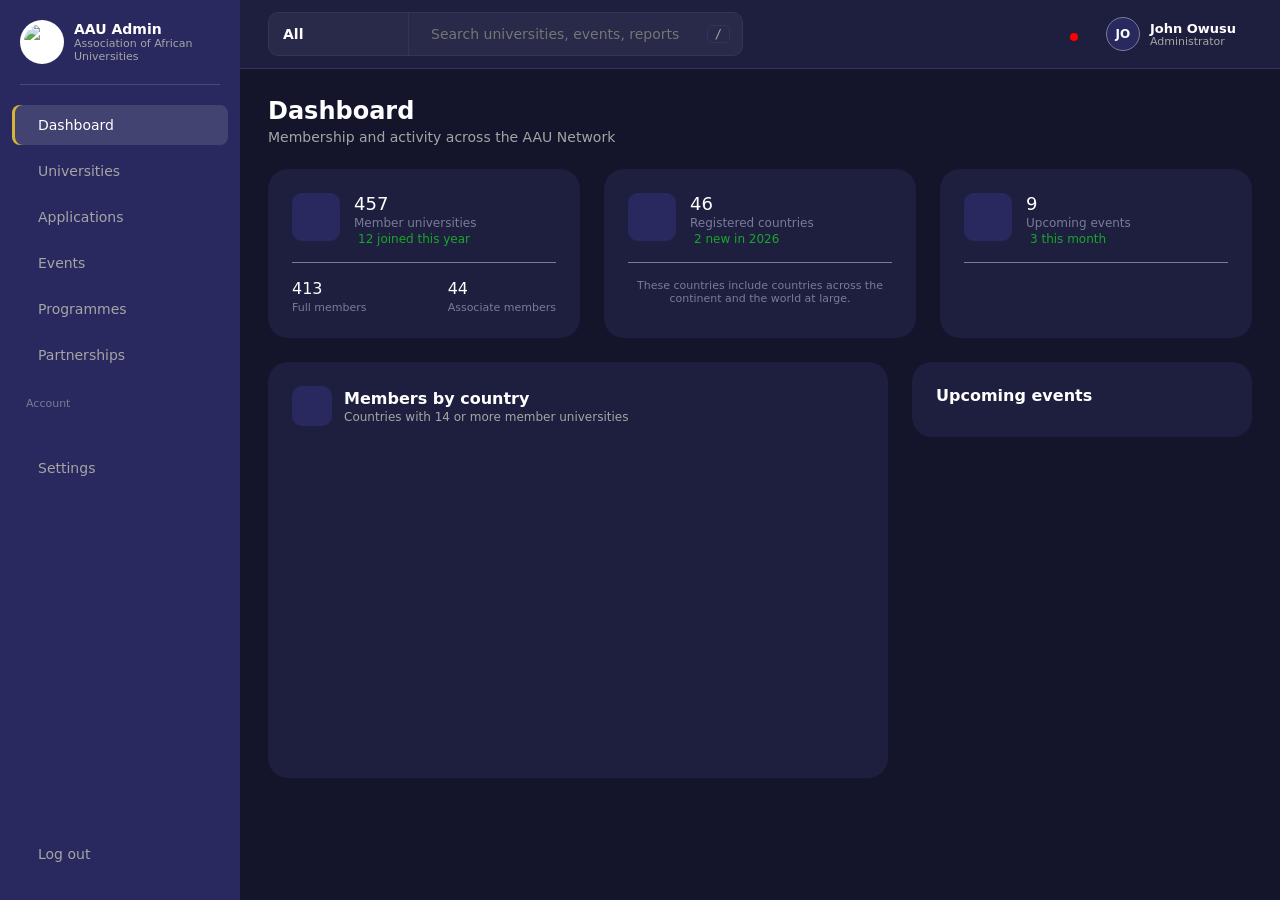
==== commit 0a81e7e2: "Added login and logout pages" ====
--- a/index.html
+++ b/index.html
@@ -27,12 +27,12 @@
         <a href="#"><i data-lucide="handshake"></i>Partnerships</a>
          <p class="nav-label">Account</p>
         <a href="settings.html">
-          
+
         <a href="#"><i data-lucide="settings"></i>Settings</a>
       </nav>
 
 
-      <a href="#" class="logout"><i data-lucide="log-out"></i>Log out</a>
+      <a href="logout.html" class="logout"><i data-lucide="log-out"></i>Log out</a>
     </aside>
 
     <div class="main">
@@ -135,7 +135,7 @@
                 <a href="profile.html#activity" role="menuitem"><i data-lucide="history"></i>Activity log</a>
               </div>
               <div class="pm-sep"></div>
-              <a href="#" class="pm-logout" role="menuitem"><i data-lucide="log-out"></i>Log out</a>
+              <a href="logout.html" class="pm-logout" role="menuitem"><i data-lucide="log-out"></i>Log out</a>
             </div>
           </div>
         </div>
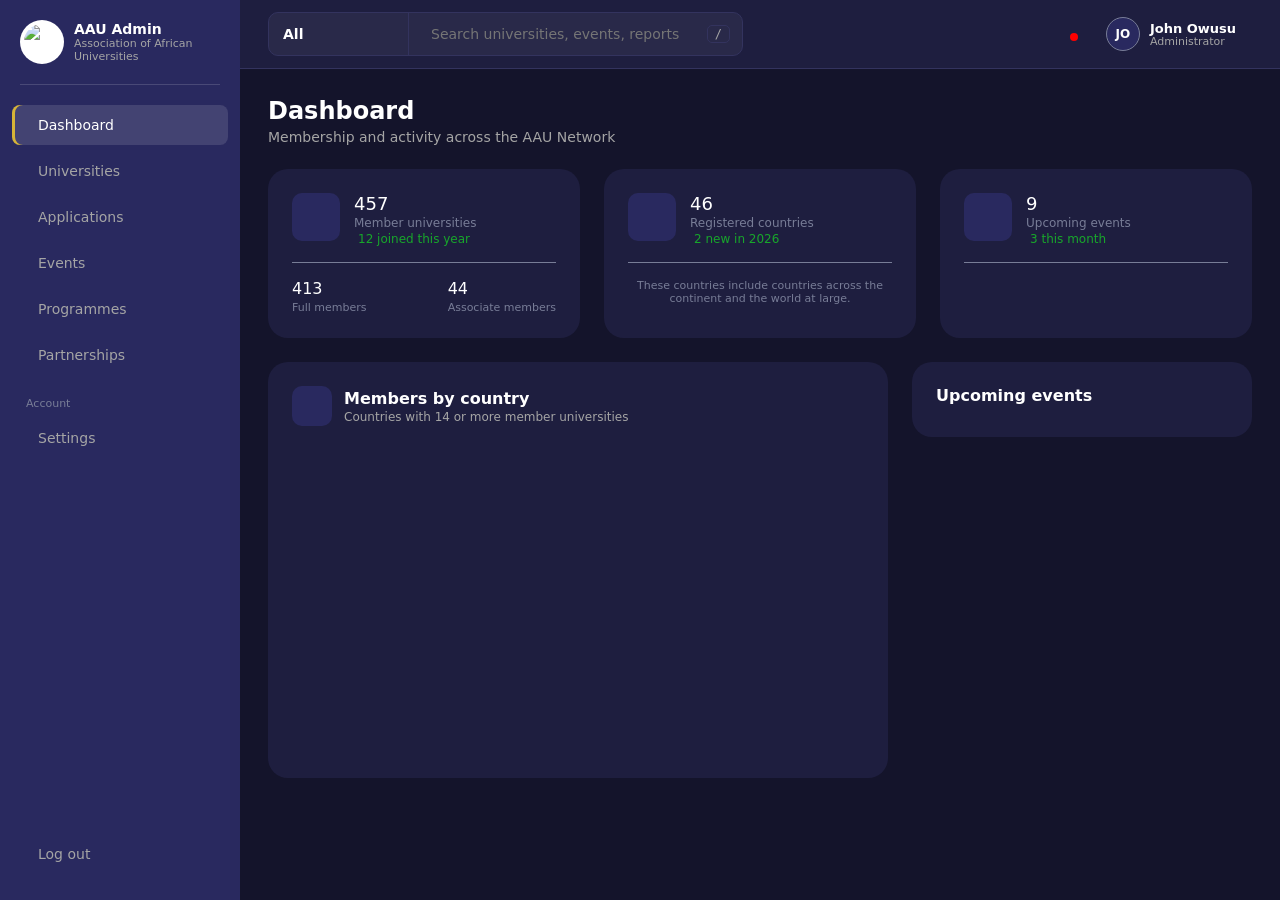
==== commit 48869cb8: "Imprvoed navigation" ====
--- a/index.html
+++ b/index.html
@@ -19,16 +19,16 @@
       </div>
 
       <nav class="nav">
-        <a href="index.html" class="active"><i data-lucide="home"></i>Dashboard</a>
-        <a href="universities.html"><i data-lucide="university"></i>Universities</a>
-        <a href="applications.html"><i data-lucide="clipboard-list"></i>Applications</a>
-        <a href="events.html"><i data-lucide="calendar"></i>Events</a>
-        <a href="#"><i data-lucide="graduation-cap"></i>Programmes</a>    
-        <a href="#"><i data-lucide="handshake"></i>Partnerships</a>
-         <p class="nav-label">Account</p>
-        <a href="settings.html">
-
-        <a href="#"><i data-lucide="settings"></i>Settings</a>
+  <a href="index.html" class="active"><i data-lucide="home"></i>Dashboard</a>
+  <a href="universities.html"><i data-lucide="university"></i>Universities</a>
+  <a href="applications.html"><i data-lucide="clipboard-list"></i>Applications</a>
+  <a href="events.html"><i data-lucide="calendar"></i>Events</a>
+  <a href="programmes.html"><i data-lucide="graduation-cap"></i>Programmes</a>
+  <a href="partnerships.html"><i data-lucide="handshake"></i>Partnerships</a>
+
+  <p class="nav-label">Account</p>
+  <a href="settings.html"><i data-lucide="settings"></i>Settings</a>
+</nav>
       </nav>
 
 
